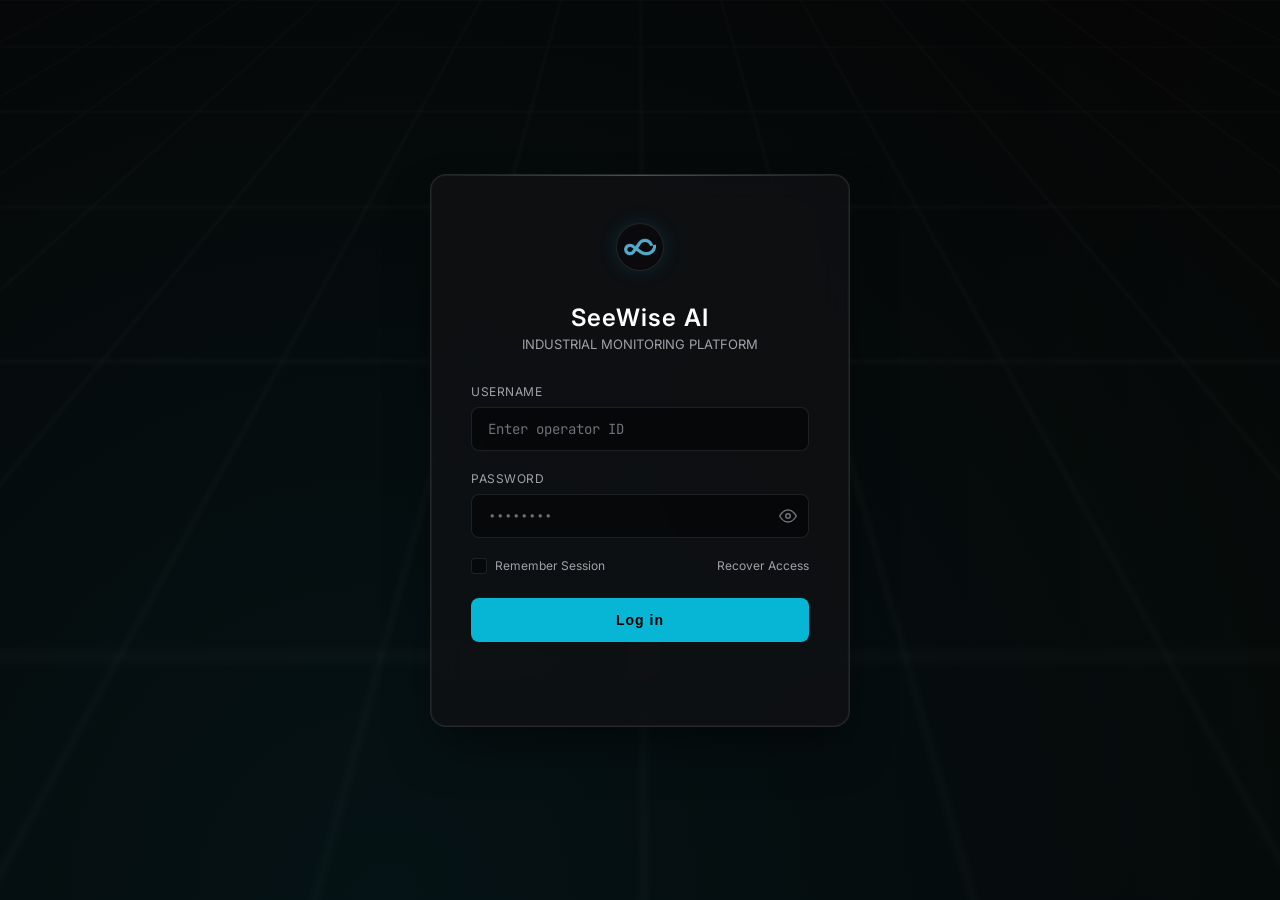
==== frontend/login.html @ 08369b9f "login page added" ====
<!DOCTYPE html>
<html lang="en">
<head>
<meta charset="UTF-8" />
<meta name="viewport" content="width=device-width, initial-scale=1.0" />
<title>SeeWise AI - Login</title>
<link href="https://fonts.googleapis.com/css2?family=Inter:wght@300;400;500;600;700&family=JetBrains+Mono:wght@400;700&display=swap" rel="stylesheet">
<style>
  :root {
    --bg-base: #050505;
    --surface-1: #0a0a0c;
    --surface-2: rgba(18, 18, 20, 0.7);
    --border: rgba(255, 255, 255, 0.1);
    --border-glow: rgba(6, 182, 212, 0.5);
    
    --text-primary: #ffffff;
    --text-secondary: #a1a1aa;
    --text-muted: #71717a;
    
    --neon-cyan: #06b6d4;
    --neon-cyan-dim: rgba(6, 182, 212, 0.15);
    --neon-red: #ef4444;

    --font-ui: 'Inter', system-ui, sans-serif;
    --font-mono: 'JetBrains Mono', monospace;
  }

  * { box-sizing: border-box; margin: 0; padding: 0; }
  
  body {
    background: var(--bg-base);
    color: var(--text-primary);
    font-family: var(--font-ui);
    height: 100vh;
    display: flex;
    align-items: center;
    justify-content: center;
    overflow: hidden;
    position: relative;
  }

  /* Animated Background */
  .bg-animation {
    position: absolute;
    top: 0; left: 0; right: 0; bottom: 0;
    z-index: -1;
    background: 
      radial-gradient(circle at 15% 50%, rgba(6, 182, 212, 0.08), transparent 50%),
      radial-gradient(circle at 85% 30%, rgba(16, 185, 129, 0.05), transparent 50%);
    background-size: 200% 200%;
    animation: bgShift 15s ease infinite alternate;
  }
  @keyframes bgShift {
    0% { background-position: 0% 0%; }
    100% { background-position: 100% 100%; }
  }

  .grid-overlay {
    position: absolute;
    top: 0; left: 0; right: 0; bottom: 0;
    z-index: -1;
    background-image: 
      linear-gradient(var(--border) 1px, transparent 1px),
      linear-gradient(90deg, var(--border) 1px, transparent 1px);
    background-size: 40px 40px;
    opacity: 0.15;
    transform: perspective(500px) rotateX(60deg) scale(2);
    transform-origin: center top;
    animation: gridMove 20s linear infinite;
  }
  @keyframes gridMove {
    0% { background-position: 0 0; }
    100% { background-position: 0 40px; }
  }

  /* Glassmorphism Card */
  .login-card {
    background: var(--surface-2);
    backdrop-filter: blur(16px);
    -webkit-backdrop-filter: blur(16px);
    border: 1px solid var(--border);
    border-radius: 16px;
    padding: 48px 40px;
    width: 100%;
    max-width: 420px;
    box-shadow: 0 25px 50px -12px rgba(0, 0, 0, 0.5), 0 0 0 1px rgba(255,255,255,0.05) inset;
    animation: cardEntrance 0.8s cubic-bezier(0.16, 1, 0.3, 1);
    position: relative;
    overflow: hidden;
  }
  
  .login-card::before {
    content: '';
    position: absolute;
    top: 0; left: 0; right: 0; height: 1px;
    background: linear-gradient(90deg, transparent, var(--neon-cyan), transparent);
    opacity: 0.5;
  }

  @keyframes cardEntrance {
    0% { transform: translateY(40px) scale(0.95); opacity: 0; }
    100% { transform: translateY(0) scale(1); opacity: 1; }
  }

  .logo-container {
    display: flex;
    align-items: center;
    justify-content: center;
    gap: 12px;
    margin-bottom: 32px;
  }
  
  .logo-circle {
    width: 48px;
    height: 48px;
    border-radius: 50%;
    background: var(--surface-1);
    border: 1px solid var(--border);
    display: flex;
    align-items: center;
    justify-content: center;
    box-shadow: 0 0 20px var(--neon-cyan-dim);
  }
  
  .logo {
    width: 32px;
    height: 32px;
    object-fit: contain;
  }

  .title {
    font-size: 24px;
    font-weight: 600;
    letter-spacing: 1px;
    text-align: center;
  }
  .subtitle {
    font-size: 13px;
    color: var(--text-secondary);
    text-align: center;
    margin-top: 4px;
    margin-bottom: 32px;
  }

  /* Form Elements */
  .form-group {
    margin-bottom: 20px;
    position: relative;
  }

  .form-label {
    display: block;
    font-size: 12px;
    color: var(--text-secondary);
    margin-bottom: 8px;
    text-transform: uppercase;
    letter-spacing: 0.5px;
  }

  .form-input {
    width: 100%;
    background: rgba(0, 0, 0, 0.5);
    border: 1px solid var(--border);
    border-radius: 8px;
    color: var(--text-primary);
    padding: 12px 16px;
    font-size: 14px;
    font-family: var(--font-mono);
    outline: none;
    transition: all 0.3s ease;
  }

  .form-input:focus {
    border-color: var(--neon-cyan);
    box-shadow: 0 0 0 3px var(--neon-cyan-dim);
  }

  .form-input::placeholder {
    color: var(--text-muted);
  }

  .password-toggle {
    position: absolute;
    right: 12px;
    top: 36px;
    background: none;
    border: none;
    color: var(--text-muted);
    cursor: pointer;
    transition: color 0.2s;
    display: flex;
    align-items: center;
    justify-content: center;
  }

  .password-toggle:hover {
    color: var(--neon-cyan);
  }

  .password-toggle svg {
    width: 18px;
    height: 18px;
    stroke: currentColor;
    stroke-width: 2;
    fill: none;
  }

  /* Options Row */
  .options-row {
    display: flex;
    align-items: center;
    justify-content: space-between;
    margin-bottom: 24px;
    font-size: 12px;
  }

  .remember-me {
    display: flex;
    align-items: center;
    gap: 8px;
    cursor: pointer;
    color: var(--text-secondary);
  }

  .remember-me input {
    appearance: none;
    width: 16px;
    height: 16px;
    border: 1px solid var(--border);
    border-radius: 4px;
    background: rgba(0, 0, 0, 0.5);
    cursor: pointer;
    position: relative;
    transition: all 0.2s;
  }

  .remember-me input:checked {
    background: var(--neon-cyan);
    border-color: var(--neon-cyan);
  }

  .remember-me input:checked::after {
    content: '';
    position: absolute;
    top: 2px;
    left: 5px;
    width: 4px;
    height: 8px;
    border: solid #000;
    border-width: 0 2px 2px 0;
    transform: rotate(45deg);
  }

  .forgot-link {
    color: var(--text-secondary);
    text-decoration: none;
    transition: color 0.2s;
  }

  .forgot-link:hover {
    color: var(--neon-cyan);
  }

  /* Submit Button */
  .btn-submit {
    width: 100%;
    padding: 14px;
    background: var(--neon-cyan);
    color: #000;
    border: none;
    border-radius: 8px;
    font-size: 14px;
    font-weight: 600;
    letter-spacing: 1px;
    cursor: pointer;
    position: relative;
    overflow: hidden;
    transition: all 0.3s;
    display: flex;
    align-items: center;
    justify-content: center;
    gap: 8px;
  }

  .btn-submit:hover {
    box-shadow: 0 0 20px rgba(6, 182, 212, 0.4);
    transform: translateY(-1px);
  }

  .btn-submit:active {
    transform: translateY(1px);
  }

  .btn-submit.loading .btn-text {
    opacity: 0;
  }

  .btn-submit.loading::after {
    content: '';
    position: absolute;
    width: 20px;
    height: 20px;
    border: 2px solid #000;
    border-top-color: transparent;
    border-radius: 50%;
    animation: spinner 0.6s linear infinite;
  }

  @keyframes spinner {
    to { transform: rotate(360deg); }
  }

  .error-msg {
    color: var(--neon-red);
    font-size: 13px;
    text-align: center;
    margin-top: 16px;
    min-height: 20px;
    opacity: 0;
    transition: opacity 0.3s;
  }
  
  .error-msg.visible {
    opacity: 1;
  }
  
  @media (max-width: 480px) {
    .login-card {
      margin: 20px;
      padding: 32px 24px;
    }
  }
</style>
</head>
<body>

<div class="bg-animation"></div>
<div class="grid-overlay"></div>

<div class="login-card">
  <div class="logo-container">
    <div class="logo-circle">
      <img src="assets/seewise_logo.png" alt="SeeWise" class="logo" onerror="this.src='data:image/svg+xml,%3Csvg xmlns=\'http://www.w3.org/2000/svg\' viewBox=\'0 0 24 24\' fill=\'none\' stroke=\'%2306b6d4\' stroke-width=\'2\'%3E%3Cpath d=\'M12 2L2 7l10 5 10-5-10-5zM2 17l10 5 10-5M2 12l10 5 10-5\'/%3E%3C/svg%3E'">
    </div>
  </div>
  
  <h1 class="title">SeeWise AI</h1>
  <div class="subtitle">INDUSTRIAL MONITORING PLATFORM</div>

  <form id="loginForm" onsubmit="handleLogin(event)">
    <div class="form-group">
      <label class="form-label">Username</label>
      <input type="text" id="username" class="form-input" placeholder="Enter operator ID" required autocomplete="username">
    </div>
    
    <div class="form-group">
      <label class="form-label">Password</label>
      <input type="password" id="password" class="form-input" placeholder="••••••••" required autocomplete="current-password">
      <button type="button" class="password-toggle" onclick="togglePassword()" title="Toggle Password Visibility">
        <svg id="eyeIcon" viewBox="0 0 24 24">
          <path d="M1 12s4-8 11-8 11 8 11 8-4 8-11 8-11-8-11-8z"></path>
          <circle cx="12" cy="12" r="3"></circle>
        </svg>
      </button>
    </div>
    
    <div class="options-row">
      <label class="remember-me">
        <input type="checkbox" id="rememberMe">
        Remember Session
      </label>
      <a href="#" class="forgot-link">Recover Access</a>
    </div>
    
    <button type="submit" class="btn-submit" id="submitBtn">
      <span class="btn-text">Log in</span>
    </button>
    
    <div class="error-msg" id="errorMsg">Authentication failed.</div>
  </form>
</div>

<script>
  function togglePassword() {
    const pwdInput = document.getElementById('password');
    const eyeIcon = document.getElementById('eyeIcon');
    
    if (pwdInput.type === 'password') {
      pwdInput.type = 'text';
      eyeIcon.innerHTML = `
        <path d="M17.94 17.94A10.07 10.07 0 0 1 12 20c-7 0-11-8-11-8a18.45 18.45 0 0 1 5.06-5.94M9.9 4.24A9.12 9.12 0 0 1 12 4c7 0 11 8 11 8a18.5 18.5 0 0 1-2.16 3.19m-6.72-1.07a3 3 0 1 1-4.24-4.24"></path>
        <line x1="1" y1="1" x2="23" y2="23"></line>
      `;
    } else {
      pwdInput.type = 'password';
      eyeIcon.innerHTML = `
        <path d="M1 12s4-8 11-8 11 8 11 8-4 8-11 8-11-8-11-8z"></path>
        <circle cx="12" cy="12" r="3"></circle>
      `;
    }
  }

  async function handleLogin(e) {
    e.preventDefault();
    
    const username = document.getElementById('username').value;
    const password = document.getElementById('password').value;
    const rememberMe = document.getElementById('rememberMe').checked;
    const btn = document.getElementById('submitBtn');
    const errorMsg = document.getElementById('errorMsg');
    
    btn.classList.add('loading');
    errorMsg.classList.remove('visible');
    
    try {
      // Typically the API runs on the same host, or we provide full URL
      const apiUrl = window.location.origin.includes('5000') || window.location.origin.includes('8000') 
        ? '/auth/login' 
        : 'http://localhost:8000/auth/login';

      const response = await fetch(apiUrl, {
        method: 'POST',
        headers: {
          'Content-Type': 'application/json',
        },
        body: JSON.stringify({ username, password })
      });
      
      const data = await response.json();
      
      if (response.ok) {
        // Store token based on remember me preference
        const storage = rememberMe ? localStorage : sessionStorage;
        storage.setItem('access_token', data.access_token);
        storage.setItem('user_role', data.role);
        
        // Ensure other storage is cleared
        if (rememberMe) {
          sessionStorage.removeItem('access_token');
          sessionStorage.removeItem('user_role');
        } else {
          localStorage.removeItem('access_token');
          localStorage.removeItem('user_role');
        }
        
        // Redirect to dashboard
        window.location.href = '/index.html';
      } else {
        errorMsg.textContent = data.detail || 'Authentication failed. Please check credentials.';
        errorMsg.classList.add('visible');
      }
    } catch (err) {
      console.error('Login error:', err);
      errorMsg.textContent = 'Connection error. Is the backend running?';
      errorMsg.classList.add('visible');
    } finally {
      btn.classList.remove('loading');
    }
  }
</script>

</body>
</html>
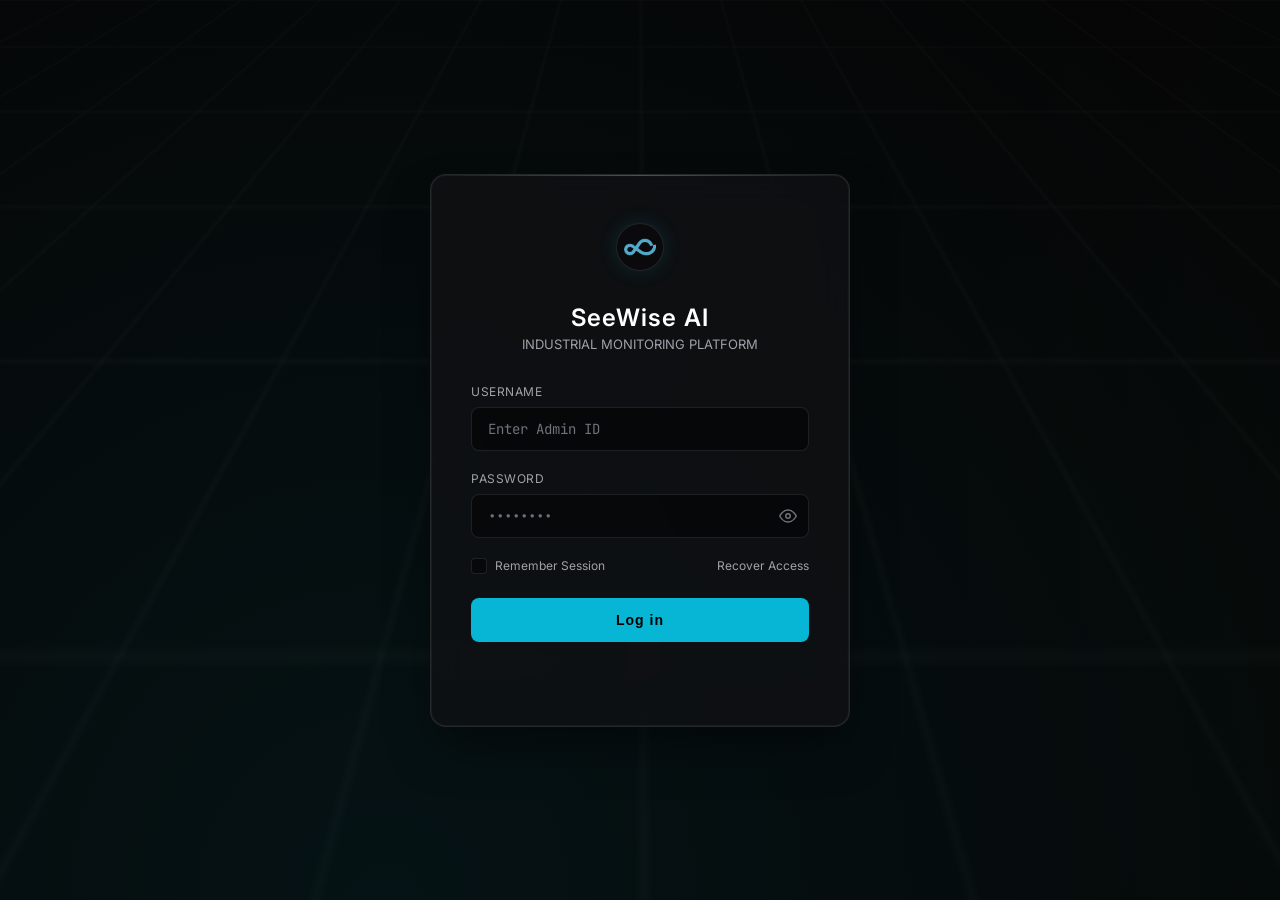
==== commit 46a554fa: "port changed" ====
--- a/frontend/login.html
+++ b/frontend/login.html
@@ -350,7 +350,7 @@
   <form id="loginForm" onsubmit="handleLogin(event)">
     <div class="form-group">
       <label class="form-label">Username</label>
-      <input type="text" id="username" class="form-input" placeholder="Enter operator ID" required autocomplete="username">
+      <input type="text" id="username" class="form-input" placeholder="Enter Admin ID" required autocomplete="username">
     </div>
     
     <div class="form-group">
@@ -416,7 +416,7 @@
       // Typically the API runs on the same host, or we provide full URL
       const apiUrl = window.location.origin.includes('5000') || window.location.origin.includes('8000') 
         ? '/auth/login' 
-        : 'http://localhost:8000/auth/login';
+        : 'http://localhost:8100/auth/login';
 
       const response = await fetch(apiUrl, {
         method: 'POST',
